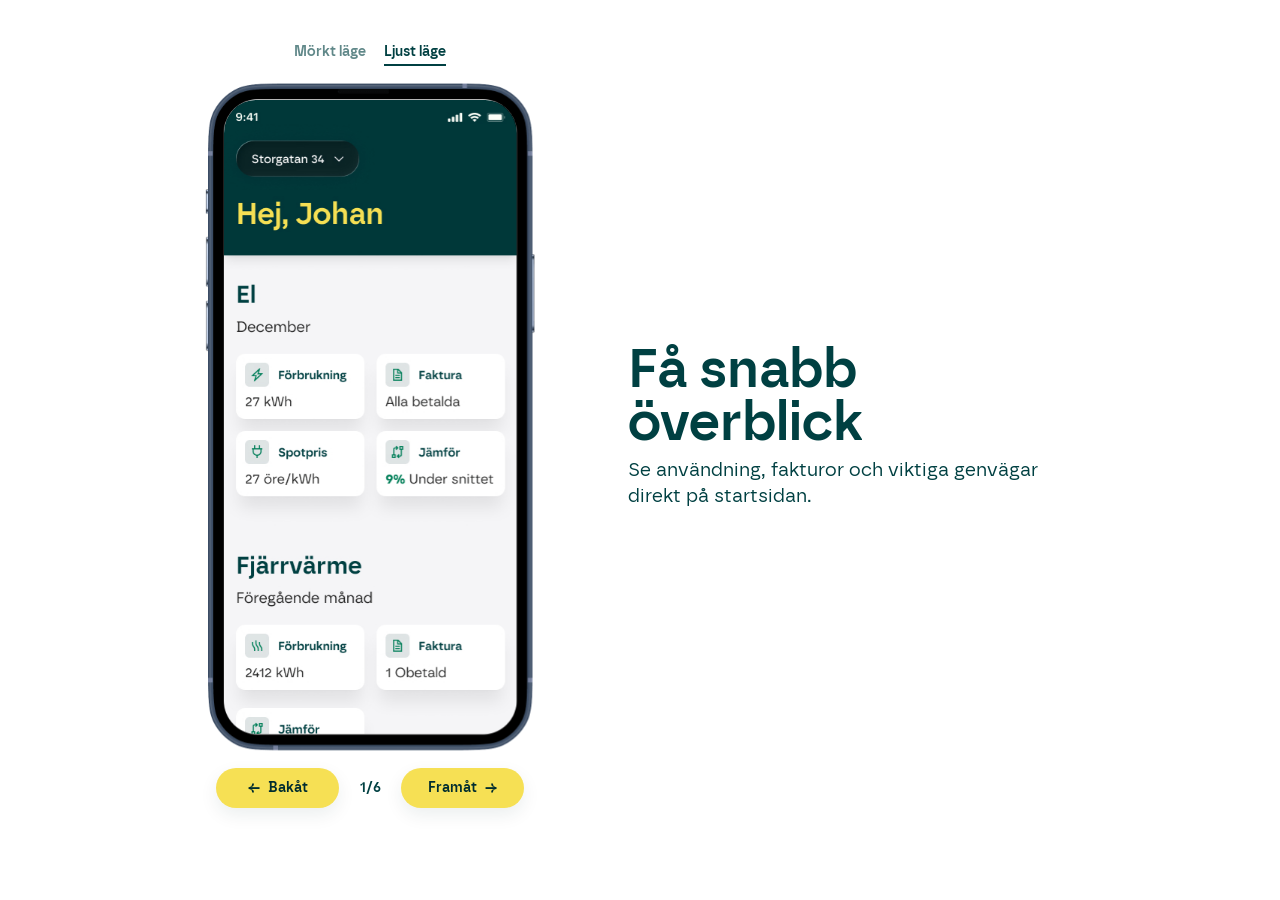
==== index.html @ d8ac0b37 "Initial app slideshow" ====
<!doctype html>
<html lang="sv">
  <head>
    <meta charset="utf-8">
    <meta name="viewport" content="width=device-width, initial-scale=1">
    <meta name="color-scheme" content="light dark">
    <title>Umeå Energi appslideshow</title>
    <link rel="icon" href="shared-ui/favicon.ico" type="image/x-icon">
    <link rel="stylesheet" href="shared-ui/tokens.css">
    <link rel="stylesheet" href="shared-ui/base.css">
    <link rel="stylesheet" href="shared-ui/components.css">
    <link rel="stylesheet" href="shared-ui/utilities.css">
    <link rel="stylesheet" href="styles.css">
  </head>
  <body>
    <main class="app-showcase" aria-labelledby="slide-title">
      <section class="showcase-grid" aria-roledescription="slideshow" aria-label="Umeå Energi-appen">
        <div class="device-column">
          <fieldset class="theme-switch" aria-label="Välj visningsläge">
            <legend class="sr-only">Visningsläge</legend>
            <label class="theme-option" data-theme-option="dark">
              <input type="radio" name="theme" value="dark">
              <span>Mörkt läge</span>
            </label>
            <label class="theme-option" data-theme-option="light">
              <input type="radio" name="theme" value="light">
              <span>Ljust läge</span>
            </label>
          </fieldset>

          <div class="phone-shell" id="phone-shell">
            <div class="screen-viewport" aria-live="polite">
              <div class="screen-track" id="screen-track"></div>
            </div>
            <img class="phone-frame" src="assets/phone.png" alt="" aria-hidden="true">
          </div>

          <div class="slide-nav" aria-label="Navigera mellan appskärmar">
            <button class="nav-button" type="button" data-action="prev" aria-label="Föregående skärm">
              <span aria-hidden="true">←</span>
              <span>Bakåt</span>
            </button>
            <span class="slide-count" id="slide-count" aria-live="polite">1/6</span>
            <button class="nav-button" type="button" data-action="next" aria-label="Nästa skärm">
              <span>Framåt</span>
              <span aria-hidden="true">→</span>
            </button>
          </div>
        </div>

        <article class="slide-copy">
          <h1 id="slide-title">Få snabb överblick</h1>
          <p id="slide-text">Se användning, fakturor och viktiga genvägar direkt på startsidan.</p>
        </article>
      </section>
    </main>

    <script src="script.js" defer></script>
  </body>
</html>
---- shared-ui/tokens.css ----
/* ============================================================
   tokens.css – Design tokens för Umeå Energi interna verktyg
   ============================================================
   Alla värden definieras som CSS custom properties.
   Importera denna fil FÖRST, före base.css och components.css.

   Lager-ordning (cascade layers):
   @layer tokens, base, components, utilities;
   Deklareras här så att alla filer ärver samma ordning.
   ============================================================ */

@layer tokens, base, components, utilities;

@layer tokens {

:root {
  /* ---------------------------------------------------------
     Varumärkesfärger
     --------------------------------------------------------- */
  --color-var-vit: #fbfff8;
  --color-var-svart: #012d2f;
  --color-typografi: #004042;
  --color-gran: #007f58;
  --color-bjork: #43b85c;
  --color-tall: #145058;
  --color-dimma: #f5f5f7;
  --color-sol: #f6e054;
  --color-varme: #f8ce24;

  /* ---------------------------------------------------------
     Semantiska UI-färger (light theme, default)
     --------------------------------------------------------- */
  --ui-bg: #eef3f6;
  --ui-surface: var(--color-var-vit);
  --ui-fg: var(--color-typografi);
  --ui-border: #e2e8f0;
  --ui-muted: #6b7280;
  --ui-primary: var(--color-gran);
  --ui-primary-hover: #006b4a;
  --ui-danger: #b53c3c;
  --ui-danger-hover: #9e3333;
  --ui-success: var(--color-bjork);
  --ui-warning: #e5a100;
  --ui-info: #2680c2;

  /* Textfärg PÅ statusbakgrund (garanterar WCAG AA 4.5:1) */
  --on-primary: var(--color-var-vit);   /* vit på gran: 5.0:1 */
  --on-danger: var(--color-var-vit);    /* vit på #b53c3c: 5.7:1 */
  --on-success: var(--color-var-svart); /* mörk på bjork: 5.8:1 */

  /* ---------------------------------------------------------
     Typografi
     --------------------------------------------------------- */
  --font-family: "Borna", system-ui, -apple-system, "Segoe UI", Roboto, Arial, sans-serif;
  --font-mono: ui-monospace, "Cascadia Code", "Fira Code", Consolas, monospace;

  /* UI font sizes – skala i rem (16px = 1rem) */
  --text-xs: 0.75rem;    /* 12px */
  --text-sm: 0.875rem;   /* 14px */
  --text-base: 1rem;     /* 16px */
  --text-md: 1.125rem;   /* 18px */
  --text-lg: 1.25rem;    /* 20px */
  --text-xl: 1.5rem;     /* 24px */
  --text-2xl: 1.875rem;  /* 30px */
  --text-3xl: 2.25rem;   /* 36px */

  --leading-tight: 1.2;
  --leading-snug: 1.35;
  --leading-normal: 1.5;
  --leading-relaxed: 1.65;

  --font-normal: 400;
  --font-medium: 500;
  --font-semibold: 600;

  /* ---------------------------------------------------------
     Spacing – 4px-baserad skala
     --------------------------------------------------------- */
  --space-1: 4px;
  --space-2: 8px;
  --space-3: 12px;
  --space-4: 16px;
  --space-5: 20px;
  --space-6: 24px;
  --space-8: 32px;
  --space-10: 40px;
  --space-12: 48px;
  --space-16: 64px;

  /* ---------------------------------------------------------
     Border radius
     --------------------------------------------------------- */
  --radius-sm: 4px;
  --radius-md: 6px;
  --radius-lg: 12px;
  --radius-xl: 16px;
  --radius-full: 999px;

  /* ---------------------------------------------------------
     Shadows
     --------------------------------------------------------- */
  --shadow-sm: 0 1px 3px rgba(0, 0, 0, 0.06);
  --shadow-md: 0 4px 20px rgba(0, 0, 0, 0.05);
  --shadow-lg: 0 12px 40px rgba(0, 0, 0, 0.12);
  --shadow-overlay: 0 12px 40px rgba(0, 0, 0, 0.25);

  /* ---------------------------------------------------------
     Z-index
     --------------------------------------------------------- */
  --z-base: 0;
  --z-dropdown: 10;
  --z-sticky: 20;
  --z-overlay: 30;
  --z-modal: 50;
  --z-tooltip: 60;
  --z-toast: 70;

  /* ---------------------------------------------------------
     Layout
     --------------------------------------------------------- */
  --topbar-height: 58px;
  --content-max-width: 1720px;

  /* ---------------------------------------------------------
     Transitions
     --------------------------------------------------------- */
  --transition-fast: 0.15s ease;
  --transition-base: 0.2s ease;
  --transition-slow: 0.3s ease;

  /* ---------------------------------------------------------
     Focus ring
     --------------------------------------------------------- */
  --focus-ring-color: var(--color-bjork);
  --focus-ring: 0 0 0 2px var(--focus-ring-color);
}

/* ===========================================================
   Dark theme
   =========================================================== */
[data-theme="dark"] {
  --ui-bg: #0b1819;
  --ui-surface: #0f2221;
  --ui-fg: #e8f5f2;
  --ui-border: #2d3f40;
  --ui-muted: #97a6a6;
  --ui-primary: var(--color-bjork);
  --ui-primary-hover: #5cc76e;
  --ui-danger: #e85c5c;
  --ui-danger-hover: #d65e5e;
  --ui-warning: #f6c944;
  --ui-info: #48a5e0;
  --focus-ring-color: var(--color-bjork);
  --on-primary: var(--color-var-svart);  /* mörk på bjork: 5.8:1 */
  --on-danger: #1a0505;                  /* mörk på ljusröd: 5.5:1 */
  --on-success: var(--color-var-svart);   /* mörk på bjork: 5.8:1 */
}

/* ===========================================================
   System theme – följ OS-inställning om inget data-theme sätts
   =========================================================== */
@media (prefers-color-scheme: dark) {
  :root:not([data-theme="light"]):not([data-theme="dark"]) {
    --ui-bg: #0b1819;
    --ui-surface: #0f2221;
    --ui-fg: #e8f5f2;
    --ui-border: #2d3f40;
    --ui-muted: #97a6a6;
    --ui-primary: var(--color-bjork);
    --ui-primary-hover: #5cc76e;
    --ui-danger: #e85c5c;
    --ui-danger-hover: #d65e5e;
    --ui-warning: #f6c944;
    --ui-info: #48a5e0;
    --focus-ring-color: var(--color-bjork);
    --on-primary: var(--color-var-svart);
    --on-danger: #1a0505;
    --on-success: var(--color-var-svart);
  }
}

} /* end @layer tokens */
---- shared-ui/base.css ----
/* ============================================================
   base.css – Grundläggande element för Umeå Energi verktyg
   ============================================================
   Förutsätter att tokens.css redan är laddad.
   Innehåller: reset, typografi, grundelement, tillgänglighet.
   ============================================================ */

@layer base {

/* ---------------------------------------------------------
   Fonter – Borna (Umeå Energi varumärkesfont)
   woff2-filer ingår i shared-ui/fonts/.
   Om de ligger annorlunda i ditt projekt, överstyr @font-face
   i din lokala CSS (utanför @layer).
   --------------------------------------------------------- */
@font-face {
  font-family: "Borna";
  src: url("fonts/Borna-Regular.woff2") format("woff2");
  font-weight: 400;
  font-style: normal;
  font-display: swap;
}
@font-face {
  font-family: "Borna";
  src: url("fonts/Borna-RegularItalic.woff2") format("woff2");
  font-weight: 400;
  font-style: italic;
  font-display: swap;
}

@font-face {
  font-family: "Borna";
  src: url("fonts/Borna-Medium.woff2") format("woff2");
  font-weight: 500;
  font-style: normal;
  font-display: swap;
}
@font-face {
  font-family: "Borna";
  src: url("fonts/Borna-MediumItalic.woff2") format("woff2");
  font-weight: 500;
  font-style: italic;
  font-display: swap;
}

@font-face {
  font-family: "Borna";
  src: url("fonts/Borna-Semibold.woff2") format("woff2");
  font-weight: 600;
  font-style: normal;
  font-display: swap;
}
@font-face {
  font-family: "Borna";
  src: url("fonts/Borna-SemiboldItalic.woff2") format("woff2");
  font-weight: 600;
  font-style: italic;
  font-display: swap;
}

/* ---------------------------------------------------------
   Reset – minimal, praktisk
   --------------------------------------------------------- */
*,
*::before,
*::after {
  box-sizing: border-box;
}

* {
  margin: 0;
}

html {
  -webkit-text-size-adjust: 100%;
  -moz-text-size-adjust: 100%;
  text-size-adjust: 100%;
}

html, body {
  height: 100%;
}

body {
  background: var(--ui-bg);
  color: var(--ui-fg);
  font-family: var(--font-family);
  font-size: var(--text-base);
  line-height: var(--leading-normal);
  -webkit-font-smoothing: antialiased;
  -moz-osx-font-smoothing: grayscale;
}

/* ---------------------------------------------------------
   Rubriker (UI-kontext, inte dokumenttypografi)
   --------------------------------------------------------- */
h1, h2, h3, h4, h5, h6 {
  font-weight: var(--font-semibold);
  line-height: var(--leading-tight);
  color: var(--ui-fg);
}

h1 { font-size: var(--text-3xl); }
h2 { font-size: var(--text-2xl); }
h3 { font-size: var(--text-xl); }
h4 { font-size: var(--text-lg); }
h5 { font-size: var(--text-md); }
h6 { font-size: var(--text-base); }

/* ---------------------------------------------------------
   Brödtext och inline-element
   --------------------------------------------------------- */
p {
  line-height: var(--leading-normal);
}

small {
  font-size: var(--text-sm);
}

strong, b {
  font-weight: var(--font-semibold);
}

/* ---------------------------------------------------------
   Länkar
   --------------------------------------------------------- */
a {
  color: var(--ui-primary);
  text-decoration: underline;
  text-underline-offset: 2px;
}

a:hover {
  color: var(--ui-primary-hover);
}

/* ---------------------------------------------------------
   Listor
   --------------------------------------------------------- */
ul, ol {
  padding-left: 1.5em;
}

li + li {
  margin-top: 0.25em;
}

/* ---------------------------------------------------------
   Bilder
   --------------------------------------------------------- */
img, svg {
  display: block;
  max-width: 100%;
}

img {
  height: auto;
}

/* ---------------------------------------------------------
   Formulärelement – grundnivå
   --------------------------------------------------------- */
input,
button,
textarea,
select {
  font: inherit;
  color: inherit;
}

button {
  cursor: pointer;
}

textarea {
  resize: vertical;
}

/* ---------------------------------------------------------
   Tabeller – grundnivå
   --------------------------------------------------------- */
table {
  border-collapse: collapse;
  width: 100%;
}

/* ---------------------------------------------------------
   Horisontell linje
   --------------------------------------------------------- */
hr {
  border: 0;
  border-top: 1px solid var(--ui-border);
  margin: var(--space-4) 0;
}

/* ---------------------------------------------------------
   Fokusmarkeringar – tillgänglighet
   --------------------------------------------------------- */
:focus-visible {
  outline: 2px solid var(--focus-ring-color);
  outline-offset: 2px;
}

/* Ta bort standardfokus för mus men behåll för tangentbord */
:focus:not(:focus-visible) {
  outline: none;
}

/* ---------------------------------------------------------
   Reducerad rörelse
   --------------------------------------------------------- */
@media (prefers-reduced-motion: reduce) {
  *,
  *::before,
  *::after {
    animation-duration: 0.01ms !important;
    animation-iteration-count: 1 !important;
    transition-duration: 0.01ms !important;
    scroll-behavior: auto !important;
  }
}

/* ---------------------------------------------------------
   Selection
   --------------------------------------------------------- */
::selection {
  background: var(--color-bjork);
  color: var(--color-var-vit);
}

} /* end @layer base */
---- shared-ui/components.css ----
/* ============================================================
   components.css – Återanvändbara UI-komponenter
   ============================================================
   Förutsätter att tokens.css och base.css redan är laddade.
   ============================================================ */

@layer components {


/* ==========================================================
   Knappar
   ========================================================== */

.btn {
  display: inline-flex;
  align-items: center;
  justify-content: center;
  gap: var(--space-2);
  padding: var(--space-2) var(--space-4);
  font-size: var(--text-base);
  font-weight: var(--font-medium);
  line-height: 1;
  border: 1px solid var(--ui-border);
  border-radius: var(--radius-md);
  cursor: pointer;
  background: var(--ui-surface);
  color: var(--ui-fg);
  transition:
    background var(--transition-fast),
    border-color var(--transition-fast),
    color var(--transition-fast),
    box-shadow var(--transition-fast);
  white-space: nowrap;
  text-decoration: none;
}

.btn:hover:not(:disabled) {
  background: var(--ui-border);
}

.btn:focus-visible {
  box-shadow: var(--focus-ring);
}

.btn:disabled,
.btn[aria-disabled="true"] {
  opacity: 0.5;
  cursor: not-allowed;
}

/* Primary (standard) */
.btn--primary {
  background: var(--ui-primary);
  color: var(--on-primary);
}

.btn--primary:hover:not(:disabled) {
  background: var(--ui-primary-hover);
}

/* Secondary */
.btn--secondary {
  background: transparent;
  color: var(--ui-primary);
  border-color: var(--ui-primary);
}

.btn--secondary:hover:not(:disabled) {
  background: var(--ui-primary);
  color: var(--on-primary);
}

/* Ghost */
.btn--ghost {
  background: transparent;
  color: var(--ui-fg);
  border-color: var(--ui-border);
}

.btn--ghost:hover:not(:disabled) {
  background: var(--ui-border);
}

/* Danger */
.btn--danger {
  background: transparent;
  color: var(--ui-danger);
  border-color: var(--ui-danger);
}

.btn--danger:hover:not(:disabled) {
  background: var(--ui-danger);
  color: var(--on-danger);
}

/* Small size modifier */
.btn--sm {
  padding: var(--space-1) var(--space-3);
  font-size: var(--text-sm);
}


/* ==========================================================
   Formulärelement
   ========================================================== */

.input,
.select,
.textarea {
  display: block;
  width: 100%;
  padding: var(--space-2) var(--space-3);
  font-size: var(--text-base);
  line-height: var(--leading-normal);
  color: var(--ui-fg);
  background: var(--ui-surface);
  border: 1px solid var(--ui-border);
  border-radius: var(--radius-md);
  transition:
    border-color var(--transition-fast),
    box-shadow var(--transition-fast);
}

.input:focus,
.select:focus,
.textarea:focus {
  border-color: var(--ui-primary);
  box-shadow: var(--focus-ring);
  outline: none;
}

.input::placeholder,
.textarea::placeholder {
  color: var(--ui-muted);
}

.select {
  -webkit-appearance: none;
  appearance: none;
  background-image: url("data:image/svg+xml,%3Csvg xmlns='http://www.w3.org/2000/svg' width='10' height='6' viewBox='0 0 10 6'%3E%3Cpath d='M1 1l4 4 4-4' fill='none' stroke='%236b7280' stroke-width='1.4' stroke-linecap='round' stroke-linejoin='round'/%3E%3C/svg%3E");
  background-repeat: no-repeat;
  background-position: right var(--space-3) center;
  background-size: 10px 6px;
  padding-right: var(--space-8);
}

/* Ljusare pil i dark mode */
[data-theme="dark"] .select {
  background-image: url("data:image/svg+xml,%3Csvg xmlns='http://www.w3.org/2000/svg' width='10' height='6' viewBox='0 0 10 6'%3E%3Cpath d='M1 1l4 4 4-4' fill='none' stroke='%2397a6a6' stroke-width='1.4' stroke-linecap='round' stroke-linejoin='round'/%3E%3C/svg%3E");
}

@media (prefers-color-scheme: dark) {
  :root:not([data-theme="light"]) .select {
    background-image: url("data:image/svg+xml,%3Csvg xmlns='http://www.w3.org/2000/svg' width='10' height='6' viewBox='0 0 10 6'%3E%3Cpath d='M1 1l4 4 4-4' fill='none' stroke='%2397a6a6' stroke-width='1.4' stroke-linecap='round' stroke-linejoin='round'/%3E%3C/svg%3E");
  }
}

.textarea {
  resize: vertical;
  min-height: 80px;
}

/* Felstatus */
.input.is-error,
.select.is-error,
.textarea.is-error {
  border-color: var(--ui-danger);
}

/* Fältgrupp */
.field {
  display: flex;
  flex-direction: column;
  gap: var(--space-1);
}

.label {
  font-size: var(--text-sm);
  font-weight: var(--font-medium);
  color: var(--ui-fg);
}

.help-text {
  font-size: var(--text-xs);
  color: var(--ui-muted);
}

.help-text.is-error {
  color: var(--ui-danger);
}


/* ==========================================================
   Panel / Card
   ========================================================== */

.panel {
  background: var(--ui-surface);
  border: 1px solid var(--ui-border);
  border-radius: var(--radius-xl);
  box-shadow: var(--shadow-md);
  padding: var(--space-4);
}

.card {
  background: var(--ui-surface);
  border: 1px solid var(--ui-border);
  border-radius: var(--radius-lg);
  box-shadow: var(--shadow-sm);
  padding: var(--space-4);
}


/* ==========================================================
   Toolbar / Topbar
   ========================================================== */

.toolbar {
  display: flex;
  align-items: center;
  gap: var(--space-3);
  padding: var(--space-3) var(--space-5);
  background: var(--ui-surface);
  border-bottom: 1px solid var(--ui-border);
  position: sticky;
  top: 0;
  z-index: var(--z-sticky);
}

.toolbar__brand {
  display: flex;
  align-items: center;
  gap: var(--space-2);
  font-weight: var(--font-semibold);
  font-size: var(--text-md);
}

.toolbar__dot {
  width: 10px;
  height: 10px;
  border-radius: var(--radius-full);
  background: var(--ui-primary);
}


/* ==========================================================
   Modal
   ========================================================== */

.modal-overlay {
  position: fixed;
  inset: 0;
  background: rgba(0, 0, 0, 0.35);
  display: grid;
  place-items: start center;
  padding: var(--space-10);
  z-index: var(--z-modal);
}

.modal {
  background: var(--ui-surface);
  color: var(--ui-fg);
  border: 1px solid var(--ui-border);
  border-radius: var(--radius-xl);
  box-shadow: var(--shadow-lg);
  max-height: calc(100vh - 80px);
  overflow: hidden;
  display: flex;
  flex-direction: column;
  width: min(600px, 90vw);
}

.modal__header {
  display: flex;
  align-items: center;
  justify-content: space-between;
  padding: var(--space-3) var(--space-4);
  border-bottom: 1px solid var(--ui-border);
}

.modal__title {
  font-size: var(--text-lg);
  font-weight: var(--font-semibold);
  margin: 0;
}

.modal__close {
  background: transparent;
  border: 0;
  color: var(--ui-fg);
  font-size: 22px;
  line-height: 1;
  cursor: pointer;
  padding: var(--space-1);
  border-radius: var(--radius-sm);
}

.modal__close:hover {
  background: var(--ui-border);
}

.modal__content {
  padding: var(--space-4);
  overflow-y: auto;
  flex: 1;
  min-height: 0;
}

@media (max-width: 640px) {
  .modal-overlay {
    padding: var(--space-4);
  }
}


/* ==========================================================
   Switch / Toggle
   ========================================================== */

.switch {
  position: relative;
  display: inline-block;
  width: 44px;
  height: 24px;
}

.switch input {
  opacity: 0;
  width: 0;
  height: 0;
  position: absolute;
}

.switch__track {
  position: absolute;
  inset: 0;
  background: var(--ui-muted);
  border-radius: var(--radius-full);
  transition: background var(--transition-base);
}

.switch__track::before {
  content: "";
  position: absolute;
  height: 18px;
  width: 18px;
  left: 3px;
  top: 3px;
  background: #fff;
  border-radius: 50%;
  transition: transform var(--transition-base);
  box-shadow: 0 1px 3px rgba(0, 0, 0, 0.2);
}

.switch input:checked + .switch__track {
  background: var(--ui-primary);
}

.switch input:checked + .switch__track::before {
  transform: translateX(20px);
}

.switch input:focus-visible + .switch__track {
  box-shadow: var(--focus-ring);
}


/* ==========================================================
   Badge
   ========================================================== */

.badge {
  display: inline-flex;
  align-items: center;
  padding: 2px var(--space-2);
  font-size: var(--text-xs);
  font-weight: var(--font-medium);
  line-height: 1.4;
  border-radius: var(--radius-full);
  background: var(--ui-border);
  color: var(--ui-fg);
}

.badge--primary {
  background: var(--ui-primary);
  color: var(--on-primary);
}

.badge--danger {
  background: var(--ui-danger);
  color: var(--on-danger);
}

.badge--success {
  background: var(--ui-success);
  color: var(--on-success);
}


/* ==========================================================
   Alert
   ========================================================== */

.alert {
  display: flex;
  align-items: flex-start;
  gap: var(--space-3);
  padding: var(--space-3) var(--space-4);
  border: 1px solid var(--ui-border);
  border-left: 4px solid var(--ui-border);
  border-radius: var(--radius-lg);
  font-size: var(--text-base);
  line-height: var(--leading-normal);
  color: var(--ui-fg);
}

.alert--info {
  background: color-mix(in srgb, var(--ui-info) 8%, var(--ui-surface));
  border-color: color-mix(in srgb, var(--ui-info) 25%, var(--ui-border));
  border-left-color: var(--ui-info);
}

.alert--info .icon { color: var(--ui-info); }

.alert--success {
  background: color-mix(in srgb, var(--ui-success) 8%, var(--ui-surface));
  border-color: color-mix(in srgb, var(--ui-success) 25%, var(--ui-border));
  border-left-color: var(--ui-success);
}

.alert--success .icon { color: var(--ui-success); }

.alert--warning {
  background: color-mix(in srgb, var(--ui-warning) 8%, var(--ui-surface));
  border-color: color-mix(in srgb, var(--ui-warning) 25%, var(--ui-border));
  border-left-color: var(--ui-warning);
}

.alert--warning .icon { color: var(--ui-warning); }

.alert--error {
  background: color-mix(in srgb, var(--ui-danger) 8%, var(--ui-surface));
  border-color: color-mix(in srgb, var(--ui-danger) 25%, var(--ui-border));
  border-left-color: var(--ui-danger);
}

.alert--error .icon { color: var(--ui-danger); }


/* ==========================================================
   Table
   ========================================================== */

.table {
  width: 100%;
  border-collapse: collapse;
  font-size: var(--text-base);
}

.table th,
.table td {
  text-align: left;
  padding: var(--space-2) var(--space-3);
  border-bottom: 1px solid var(--ui-border);
}

.table th {
  font-weight: var(--font-semibold);
  color: var(--ui-fg);
  background: var(--ui-bg);
}

.table tbody tr:hover {
  background: color-mix(in srgb, var(--ui-primary) 4%, var(--ui-surface));
}


/* ==========================================================
   Empty state
   ========================================================== */

.empty-state {
  display: flex;
  flex-direction: column;
  align-items: center;
  justify-content: center;
  gap: var(--space-3);
  padding: var(--space-12) var(--space-4);
  text-align: center;
  color: var(--ui-muted);
}

.empty-state__icon {
  font-size: var(--text-3xl);
  opacity: 0.6;
}

.empty-state__text {
  font-size: var(--text-md);
}


/* ==========================================================
   Spinner
   ========================================================== */

.spinner {
  display: inline-block;
  width: 24px;
  height: 24px;
  border: 3px solid var(--ui-border);
  border-top-color: var(--ui-primary);
  border-radius: 50%;
  animation: spin 0.6s linear infinite;
}

.spinner--sm {
  width: 16px;
  height: 16px;
  border-width: 2px;
}

.spinner--lg {
  width: 40px;
  height: 40px;
  border-width: 4px;
}

@keyframes spin {
  to { transform: rotate(360deg); }
}


/* ==========================================================
   Tooltip
   ========================================================== */

.tooltip {
  position: relative;
  display: inline-flex;
  align-items: center;
  cursor: pointer;
}

.tooltip__icon {
  display: flex;
  align-items: center;
  justify-content: center;
  width: 20px;
  height: 20px;
  border-radius: 50%;
  color: var(--ui-primary);
  transition: opacity var(--transition-base);
}

[data-theme="dark"] .tooltip__icon {
  color: var(--ui-muted);
}

.tooltip__icon:hover {
  opacity: 0.8;
}

.tooltip__popup {
  width: 240px;
  padding: var(--space-3);
  background: var(--ui-surface);
  color: var(--ui-fg);
  border: 1px solid var(--ui-border);
  border-radius: var(--radius-lg);
  box-shadow: var(--shadow-md);
  z-index: var(--z-tooltip);
  font-size: var(--text-sm);
  line-height: var(--leading-snug);
  text-align: left;
  pointer-events: none;
}


/* ==========================================================
   Editor Shell – flexibel applayout
   ==========================================================
   Default: en kolumn (centrerat innehåll).
   Varianter:
     .editor-shell              → 1 kolumn
     .editor-shell--sidebar     → sidebar + main (2 kolumner)
     .editor-shell--dual        → main + sidebar (2 kolumner, sidebar höger)
     .editor-shell--three       → sidebar + main + sidebar (3 kolumner)
   Alla kollapsar till 1 kolumn vid smal vy.
   ========================================================== */

.editor-shell {
  display: grid;
  grid-template-columns: 1fr;
  gap: var(--space-6);
  max-width: var(--shell-max-width, var(--content-max-width));
  margin: 0 auto;
  padding: var(--space-6);
}

/* 2 kolumner: sidebar vänster + main */
.editor-shell--sidebar {
  grid-template-columns: var(--shell-sidebar, 320px) 1fr;
}

/* 2 kolumner: main + sidebar höger */
.editor-shell--dual {
  grid-template-columns: 1fr var(--shell-sidebar, 320px);
}

/* 3 kolumner: sidebar + main + sidebar */
.editor-shell--three {
  grid-template-columns: var(--shell-sidebar, 360px) 1fr var(--shell-sidebar, 360px);
}

/* Alla varianter kollapsar till 1 kolumn under 1100px */
@media (max-width: 1100px) {
  .editor-shell--sidebar,
  .editor-shell--dual,
  .editor-shell--three {
    grid-template-columns: 1fr;
  }
}


/* ==========================================================
   List item (enkel rad-komponent)
   ========================================================== */

.list-item {
  display: flex;
  justify-content: space-between;
  align-items: center;
  border: 1px dashed var(--ui-border);
  border-radius: var(--radius-md);
  padding: var(--space-3);
  gap: var(--space-3);
}


/* ==========================================================
   Tabs / Segmented control
   ========================================================== */

.tabs {
  display: flex;
  gap: 0;
  border-bottom: 2px solid var(--ui-border);
}

.tabs__tab {
  padding: var(--space-2) var(--space-4);
  font-size: var(--text-base);
  font-weight: var(--font-medium);
  color: var(--ui-muted);
  background: transparent;
  border: none;
  border-bottom: 2px solid transparent;
  margin-bottom: -2px;
  cursor: pointer;
  transition:
    color var(--transition-fast),
    border-color var(--transition-fast);
  white-space: nowrap;
}

.tabs__tab:hover {
  color: var(--ui-fg);
}

.tabs__tab.is-active,
.tabs__tab[aria-selected="true"] {
  color: var(--ui-primary);
  border-bottom-color: var(--ui-primary);
}

.tabs__tab:focus-visible {
  box-shadow: var(--focus-ring);
  border-radius: var(--radius-sm) var(--radius-sm) 0 0;
}

/* Segmented variant – pill-style */
.tabs--segmented {
  border-bottom: none;
  gap: 0;
  background: var(--ui-bg);
  border-radius: var(--radius-lg);
  padding: 3px;
}

.tabs--segmented .tabs__tab {
  border-bottom: none;
  margin-bottom: 0;
  border-radius: var(--radius-md);
  padding: var(--space-2) var(--space-3);
  font-size: var(--text-sm);
}

.tabs--segmented .tabs__tab.is-active,
.tabs--segmented .tabs__tab[aria-selected="true"] {
  background: var(--ui-surface);
  color: var(--ui-fg);
  box-shadow: var(--shadow-sm);
}

.tab-panel {
  padding: var(--space-4) 0;
}

.tab-panel[hidden] {
  display: none;
}


/* ==========================================================
   Accordion
   ========================================================== */

.accordion {
  border: 1px solid var(--ui-border);
  border-radius: var(--radius-lg);
  overflow: hidden;
}

.accordion__item + .accordion__item {
  border-top: 1px solid var(--ui-border);
}

.accordion__trigger {
  display: flex;
  align-items: center;
  justify-content: space-between;
  width: 100%;
  padding: var(--space-3) var(--space-4);
  font-size: var(--text-base);
  font-weight: var(--font-medium);
  color: var(--ui-fg);
  background: var(--ui-surface);
  border: none;
  cursor: pointer;
  text-align: left;
  transition: background var(--transition-fast);
}

.accordion__trigger:hover {
  background: var(--ui-bg);
}

.accordion__trigger:focus-visible {
  box-shadow: var(--focus-ring);
  outline: none;
  z-index: 1;
  position: relative;
}

.accordion__icon {
  width: 20px;
  height: 20px;
  transition: transform var(--transition-base);
  flex-shrink: 0;
  color: var(--ui-muted);
}

.accordion__trigger[aria-expanded="true"] .accordion__icon {
  transform: rotate(180deg);
}

.accordion__content {
  overflow: hidden;
  transition: grid-template-rows var(--transition-base);
  display: grid;
  grid-template-rows: 0fr;
}

.accordion__content.is-open,
.accordion__trigger[aria-expanded="true"] + .accordion__content {
  grid-template-rows: 1fr;
}

.accordion__body {
  overflow: hidden;
  padding: 0 var(--space-4);
  transition: padding var(--transition-base);
}

.accordion__content.is-open .accordion__body,
.accordion__trigger[aria-expanded="true"] + .accordion__content .accordion__body {
  padding: var(--space-3) var(--space-4);
}


/* ==========================================================
   Toast / Snackbar
   ========================================================== */

.toast-container {
  position: fixed;
  bottom: var(--space-6);
  right: var(--space-6);
  display: flex;
  flex-direction: column-reverse;
  gap: var(--space-2);
  z-index: var(--z-toast);
  pointer-events: none;
}

.toast-container--top {
  bottom: auto;
  top: calc(var(--topbar-height) + var(--space-4));
}

.toast-container--center {
  right: 50%;
  transform: translateX(50%);
}

.toast {
  display: flex;
  align-items: center;
  gap: var(--space-3);
  padding: var(--space-3) var(--space-4);
  background: var(--ui-surface);
  color: var(--ui-fg);
  border: 1px solid var(--ui-border);
  border-radius: var(--radius-lg);
  box-shadow: var(--shadow-lg);
  font-size: var(--text-base);
  min-width: 280px;
  max-width: 420px;
  pointer-events: auto;
  animation: toast-in var(--transition-slow) ease both;
}

.toast.is-leaving {
  animation: toast-out var(--transition-base) ease both;
}

.toast--info {
  border-left: 4px solid var(--ui-info);
}

.toast--success {
  border-left: 4px solid var(--ui-success);
}

.toast--warning {
  border-left: 4px solid var(--ui-warning);
}

.toast--error {
  border-left: 4px solid var(--ui-danger);
}

.toast__message {
  flex: 1;
}

.toast__close {
  background: transparent;
  border: none;
  color: var(--ui-muted);
  cursor: pointer;
  padding: var(--space-1);
  border-radius: var(--radius-sm);
  font-size: 18px;
  line-height: 1;
  flex-shrink: 0;
}

.toast__close:hover {
  color: var(--ui-fg);
  background: var(--ui-border);
}

@keyframes toast-in {
  from {
    opacity: 0;
    transform: translateY(12px) scale(0.96);
  }
  to {
    opacity: 1;
    transform: translateY(0) scale(1);
  }
}

@keyframes toast-out {
  from {
    opacity: 1;
    transform: translateY(0) scale(1);
  }
  to {
    opacity: 0;
    transform: translateY(-8px) scale(0.96);
  }
}


/* ==========================================================
   Icon helpers
   ========================================================== */

/* Inline SVG icon sizing */
.icon {
  display: inline-flex;
  align-items: center;
  justify-content: center;
  width: 1em;
  height: 1em;
  flex-shrink: 0;
}

.icon svg {
  width: 100%;
  height: 100%;
  fill: none;
  stroke: currentColor;
  stroke-width: 2;
  stroke-linecap: round;
  stroke-linejoin: round;
}

.icon--sm { font-size: 16px; }
.icon--md { font-size: 20px; }
.icon--lg { font-size: 24px; }
.icon--xl { font-size: 32px; }


/* ==========================================================
   Divider
   ========================================================== */

.divider {
  border: 0;
  border-top: 1px solid var(--ui-border);
  margin: var(--space-4) 0;
}

.divider--subtle {
  border-color: color-mix(in srgb, var(--ui-border) 50%, transparent);
}


/* ==========================================================
   Chip (inline tagg)
   ========================================================== */

.chip {
  display: inline-flex;
  align-items: center;
  gap: var(--space-1);
  padding: 2px var(--space-2);
  font-size: var(--text-xs);
  font-weight: var(--font-medium);
  line-height: 1.5;
  border: 1px solid var(--ui-border);
  border-radius: var(--radius-full);
  background: var(--ui-surface);
  color: var(--ui-fg);
}

.chip--primary {
  border-color: var(--ui-primary);
  color: var(--ui-primary);
}

.chip__remove {
  background: transparent;
  border: none;
  color: var(--ui-muted);
  cursor: pointer;
  padding: 0;
  margin-left: var(--space-1);
  font-size: 14px;
  line-height: 1;
  border-radius: 50%;
}

.chip__remove:hover {
  color: var(--ui-danger);
}


/* ==========================================================
   Progress bar
   ========================================================== */

.progress {
  width: 100%;
  height: 8px;
  background: var(--ui-border);
  border-radius: var(--radius-full);
  overflow: hidden;
}

.progress__bar {
  height: 100%;
  background: var(--ui-primary);
  border-radius: var(--radius-full);
  transition: width var(--transition-slow);
}

.progress--sm {
  height: 4px;
}

.progress--lg {
  height: 12px;
}


/* ==========================================================
   Dropdown menu
   ========================================================== */

.dropdown {
  position: relative;
  display: inline-block;
}

.dropdown__menu {
  position: absolute;
  top: calc(100% + var(--space-1));
  left: 0;
  min-width: 180px;
  background: var(--ui-surface);
  border: 1px solid var(--ui-border);
  border-radius: var(--radius-lg);
  box-shadow: var(--shadow-lg);
  z-index: var(--z-dropdown);
  padding: var(--space-1) 0;
  display: none;
}

.dropdown__menu.is-open {
  display: block;
}

.dropdown__menu--right {
  left: auto;
  right: 0;
}

.dropdown__item {
  display: flex;
  align-items: center;
  gap: var(--space-2);
  width: 100%;
  padding: var(--space-2) var(--space-3);
  font-size: var(--text-base);
  color: var(--ui-fg);
  background: transparent;
  border: none;
  cursor: pointer;
  text-align: left;
  transition: background var(--transition-fast);
}

.dropdown__item:hover {
  background: var(--ui-bg);
}

.dropdown__item:focus-visible {
  box-shadow: var(--focus-ring);
  outline: none;
  z-index: 1;
  position: relative;
}

.dropdown__item--danger {
  color: var(--ui-danger);
}

.dropdown__divider {
  border: 0;
  border-top: 1px solid var(--ui-border);
  margin: var(--space-1) 0;
}


/* ==========================================================
   Avatar
   ========================================================== */

.avatar {
  display: inline-flex;
  align-items: center;
  justify-content: center;
  width: 36px;
  height: 36px;
  border-radius: 50%;
  background: var(--ui-primary);
  color: var(--on-primary);
  font-weight: var(--font-semibold);
  font-size: var(--text-sm);
  overflow: hidden;
  flex-shrink: 0;
}

.avatar img {
  width: 100%;
  height: 100%;
  object-fit: cover;
}

.avatar--sm {
  width: 28px;
  height: 28px;
  font-size: var(--text-xs);
}

.avatar--lg {
  width: 48px;
  height: 48px;
  font-size: var(--text-md);
}


/* ==========================================================
   Skeleton / Placeholder loading
   ========================================================== */

.skeleton {
  background: linear-gradient(
    90deg,
    var(--ui-border) 25%,
    color-mix(in srgb, var(--ui-border) 60%, transparent) 50%,
    var(--ui-border) 75%
  );
  background-size: 200% 100%;
  animation: skeleton-pulse 1.5s ease-in-out infinite;
  border-radius: var(--radius-md);
  min-height: 1em;
}

.skeleton--text {
  height: 0.875em;
  width: 80%;
  margin-bottom: var(--space-2);
}

.skeleton--heading {
  height: 1.5em;
  width: 60%;
  margin-bottom: var(--space-3);
}

.skeleton--circle {
  border-radius: 50%;
  width: 40px;
  height: 40px;
}

@keyframes skeleton-pulse {
  0% { background-position: 200% 0; }
  100% { background-position: -200% 0; }
}

} /* end @layer components */
---- shared-ui/utilities.css ----
/* ============================================================
   utilities.css – Hjälpklasser för layout och spacing
   ============================================================
   Förutsätter att tokens.css redan är laddad.
   Litet och fokuserat – lägg bara till sådant som verkligen
   används i mer än ett verktyg.
   ============================================================ */

@layer utilities {

/* ==========================================================
   Tillgänglighet
   ========================================================== */

/* Dold visuellt, synlig för skärmläsare */
.sr-only {
  position: absolute;
  width: 1px;
  height: 1px;
  padding: 0;
  margin: -1px;
  overflow: hidden;
  clip: rect(0, 0, 0, 0);
  white-space: nowrap;
  border: 0;
}


/* ==========================================================
   Flex
   ========================================================== */

.flex         { display: flex; }
.flex-col     { display: flex; flex-direction: column; }
.flex-wrap    { flex-wrap: wrap; }
.flex-1       { flex: 1; }

.items-center   { align-items: center; }
.items-start    { align-items: flex-start; }
.items-end      { align-items: flex-end; }
.items-stretch  { align-items: stretch; }

.justify-center   { justify-content: center; }
.justify-between  { justify-content: space-between; }
.justify-end      { justify-content: flex-end; }
.justify-start    { justify-content: flex-start; }

.self-start   { align-self: flex-start; }
.self-center  { align-self: center; }
.self-end     { align-self: flex-end; }


/* ==========================================================
   Grid
   ========================================================== */

.grid       { display: grid; }
.grid-cols-2 { grid-template-columns: repeat(2, 1fr); }
.grid-cols-3 { grid-template-columns: repeat(3, 1fr); }
.grid-cols-4 { grid-template-columns: repeat(4, 1fr); }

.place-center { place-items: center; }


/* ==========================================================
   Gap (funkar med både flex och grid)
   ========================================================== */

.gap-1  { gap: var(--space-1); }
.gap-2  { gap: var(--space-2); }
.gap-3  { gap: var(--space-3); }
.gap-4  { gap: var(--space-4); }
.gap-5  { gap: var(--space-5); }
.gap-6  { gap: var(--space-6); }
.gap-8  { gap: var(--space-8); }


/* ==========================================================
   Stack – vertikal layout med jämn luft
   ========================================================== */

.stack {
  display: flex;
  flex-direction: column;
}

.stack-2 { gap: var(--space-2); }
.stack-3 { gap: var(--space-3); }
.stack-4 { gap: var(--space-4); }
.stack-6 { gap: var(--space-6); }


/* ==========================================================
   Spacer – fyller återstående plats i flex
   ========================================================== */

.spacer { flex: 1; }


/* ==========================================================
   Bredd
   ========================================================== */

.w-full     { width: 100%; }
.w-auto     { width: auto; }
.max-w-sm   { max-width: 480px; }
.max-w-md   { max-width: 640px; }
.max-w-lg   { max-width: 960px; }
.max-w-xl   { max-width: 1200px; }


/* ==========================================================
   Text
   ========================================================== */

.text-center  { text-align: center; }
.text-left    { text-align: left; }
.text-right   { text-align: right; }

.text-muted   { color: var(--ui-muted); }
.text-danger  { color: var(--ui-danger); }
.text-success { color: var(--ui-success); }
.text-sm      { font-size: var(--text-sm); }
.text-xs      { font-size: var(--text-xs); }

.font-medium    { font-weight: var(--font-medium); }
.font-semibold  { font-weight: var(--font-semibold); }
.truncate {
  overflow: hidden;
  text-overflow: ellipsis;
  white-space: nowrap;
}


/* ==========================================================
   Margin / Padding – bara de vanligaste
   ========================================================== */

.m-0  { margin: 0; }
.mt-2 { margin-top: var(--space-2); }
.mt-4 { margin-top: var(--space-4); }
.mt-6 { margin-top: var(--space-6); }
.mb-2 { margin-bottom: var(--space-2); }
.mb-4 { margin-bottom: var(--space-4); }

.p-0  { padding: 0; }
.p-2  { padding: var(--space-2); }
.p-3  { padding: var(--space-3); }
.p-4  { padding: var(--space-4); }
.p-6  { padding: var(--space-6); }
.px-4 { padding-left: var(--space-4); padding-right: var(--space-4); }
.py-2 { padding-top: var(--space-2); padding-bottom: var(--space-2); }
.py-4 { padding-top: var(--space-4); padding-bottom: var(--space-4); }


/* ==========================================================
   Display
   ========================================================== */

.hidden       { display: none; }
.block        { display: block; }
.inline-block { display: inline-block; }
.inline-flex  { display: inline-flex; }


/* ==========================================================
   Overflow
   ========================================================== */

.overflow-auto    { overflow: auto; }
.overflow-hidden  { overflow: hidden; }


/* ==========================================================
   Position
   ========================================================== */

.relative { position: relative; }
.sticky   { position: sticky; top: 0; }

} /* end @layer utilities */
---- styles.css ----
html,
body {
  width: 100%;
  min-width: 320px;
  height: 100%;
  overflow: hidden;
  background: transparent;
}

body {
  color: var(--ui-fg);
}

button,
label {
  -webkit-tap-highlight-color: transparent;
}

.app-showcase {
  --showcase-height: 850px;
  --phone-w: clamp(238px, 31vw, 336px);
  --phone-top: 2.65%;
  --phone-right: 6.4%;
  --phone-bottom: 2.65%;
  --phone-left: 6.5%;

  display: grid;
  place-items: center;
  width: 100%;
  height: min(100vh, var(--showcase-height));
  min-height: 0;
  padding: clamp(14px, 3vw, 34px);
  background: transparent;
}

.showcase-grid {
  display: grid;
  grid-template-columns: minmax(260px, var(--phone-w)) minmax(260px, 450px);
  align-items: center;
  justify-content: center;
  gap: clamp(28px, 7vw, 92px);
  width: min(100%, 1060px);
  height: 100%;
}

.device-column {
  display: grid;
  justify-items: center;
  align-content: center;
  gap: 16px;
  min-width: 0;
}

.theme-switch {
  display: inline-flex;
  align-items: center;
  justify-content: center;
  gap: 18px;
  width: min(100%, 260px);
  padding: 0;
  border: 0;
}

.theme-option {
  position: relative;
  display: inline-flex;
  align-items: center;
  justify-content: center;
  min-height: 24px;
  padding: 0 0 3px;
  border-bottom: 2px solid transparent;
  color: var(--ui-fg);
  background: transparent;
  font-size: var(--text-sm);
  font-weight: var(--font-semibold);
  line-height: 1;
  cursor: pointer;
  opacity: 0.62;
  transition: border-color 160ms ease, opacity 160ms ease;
  user-select: none;
}

.theme-option input {
  position: absolute;
  inset: 0;
  opacity: 0;
  cursor: pointer;
}

.theme-option:has(input:focus-visible) {
  border-radius: var(--radius-sm);
  box-shadow: var(--focus-ring);
}

.theme-option.is-active {
  border-bottom-color: currentColor;
  opacity: 1;
}

.phone-shell {
  position: relative;
  width: var(--phone-w);
  aspect-ratio: 895 / 1783;
  touch-action: pan-y;
}

.screen-viewport {
  position: absolute;
  inset: var(--phone-top) var(--phone-right) var(--phone-bottom) var(--phone-left);
  z-index: 1;
  overflow: hidden;
  border-radius: 10.8% / 5.2%;
  background: #f5f5f7;
}

[data-app-theme="dark"] .screen-viewport {
  background: #012d2f;
}

.screen-track {
  display: flex;
  width: 100%;
  height: 100%;
  transform: translateX(calc(var(--slide-index, 0) * -100%));
  transition: transform 420ms cubic-bezier(0.45, 0, 0.55, 1);
  will-change: transform;
}

.screen-slide {
  flex: 0 0 100%;
  width: 100%;
  height: 100%;
  overflow-x: hidden;
  overflow-y: auto;
  overscroll-behavior: contain;
  scrollbar-width: none;
  background: inherit;
  -webkit-overflow-scrolling: touch;
}

.screen-slide::-webkit-scrollbar {
  display: none;
}

.screen-slide img {
  width: 100%;
  max-width: none;
  height: auto;
  user-select: none;
  -webkit-user-drag: none;
}

.phone-frame {
  position: absolute;
  inset: 0;
  z-index: 2;
  width: 100%;
  height: 100%;
  pointer-events: none;
  user-select: none;
}

.slide-nav {
  display: grid;
  grid-template-columns: 1fr auto 1fr;
  align-items: center;
  gap: 10px;
  width: min(100%, 308px);
}

.nav-button {
  display: inline-flex;
  align-items: center;
  justify-content: center;
  gap: 8px;
  min-height: 40px;
  padding: 10px 18px;
  border: 0;
  border-radius: var(--radius-full);
  color: var(--color-var-svart);
  background: var(--color-sol);
  font-size: var(--text-sm);
  font-weight: var(--font-semibold);
  line-height: 1;
  box-shadow: 0 7px 18px rgba(1, 45, 47, 0.08);
  transition: transform 140ms ease, background 140ms ease, box-shadow 140ms ease;
}

.nav-button:hover {
  background: var(--color-varme);
  box-shadow: 0 9px 22px rgba(1, 45, 47, 0.12);
  transform: translateY(-1px);
}

.nav-button:active {
  transform: translateY(0);
}

.slide-count {
  min-width: 42px;
  color: var(--ui-fg);
  font-size: var(--text-sm);
  font-weight: var(--font-semibold);
  text-align: center;
}

.slide-copy {
  display: grid;
  gap: 10px;
  max-width: 430px;
  align-content: center;
}

.slide-copy h1 {
  color: var(--ui-fg);
  font-size: clamp(2rem, 4.2vw, 3.65rem);
  line-height: 0.98;
  letter-spacing: 0;
}

.slide-copy p {
  max-width: 29rem;
  color: var(--ui-fg);
  font-size: clamp(1.05rem, 1.5vw, 1.35rem);
  line-height: 1.32;
}

@media (max-width: 760px) {
  .app-showcase {
    --phone-w: clamp(238px, 72vw, 304px);
    align-items: start;
    padding: 12px 16px 16px;
  }

  .showcase-grid {
    grid-template-columns: minmax(0, 1fr);
    align-content: start;
    justify-items: center;
    gap: 16px;
    width: 100%;
  }

  .device-column {
    gap: 12px;
    align-content: start;
    width: 100%;
  }

  .theme-switch {
    width: min(100%, 220px);
    gap: 16px;
  }

  .theme-option {
    min-height: 22px;
    padding: 0 0 3px;
    font-size: 0.84rem;
  }

  .slide-nav {
    width: min(100%, 288px);
  }

  .nav-button {
    min-height: 38px;
    padding: 9px 14px;
  }

  .slide-copy {
    width: min(100%, 390px);
    gap: 6px;
    text-align: left;
  }

  .slide-copy h1 {
    font-size: clamp(1.45rem, 7vw, 1.9rem);
    line-height: 1.05;
  }

  .slide-copy p {
    font-size: 1rem;
    line-height: 1.28;
  }
}

@media (max-width: 360px) {
  .app-showcase {
    --phone-w: 232px;
    padding-inline: 12px;
  }

  .theme-option {
    font-size: 0.8rem;
  }
}

@media (prefers-reduced-motion: reduce) {
  .screen-track,
  .nav-button,
  .theme-option {
    transition: none;
  }
}
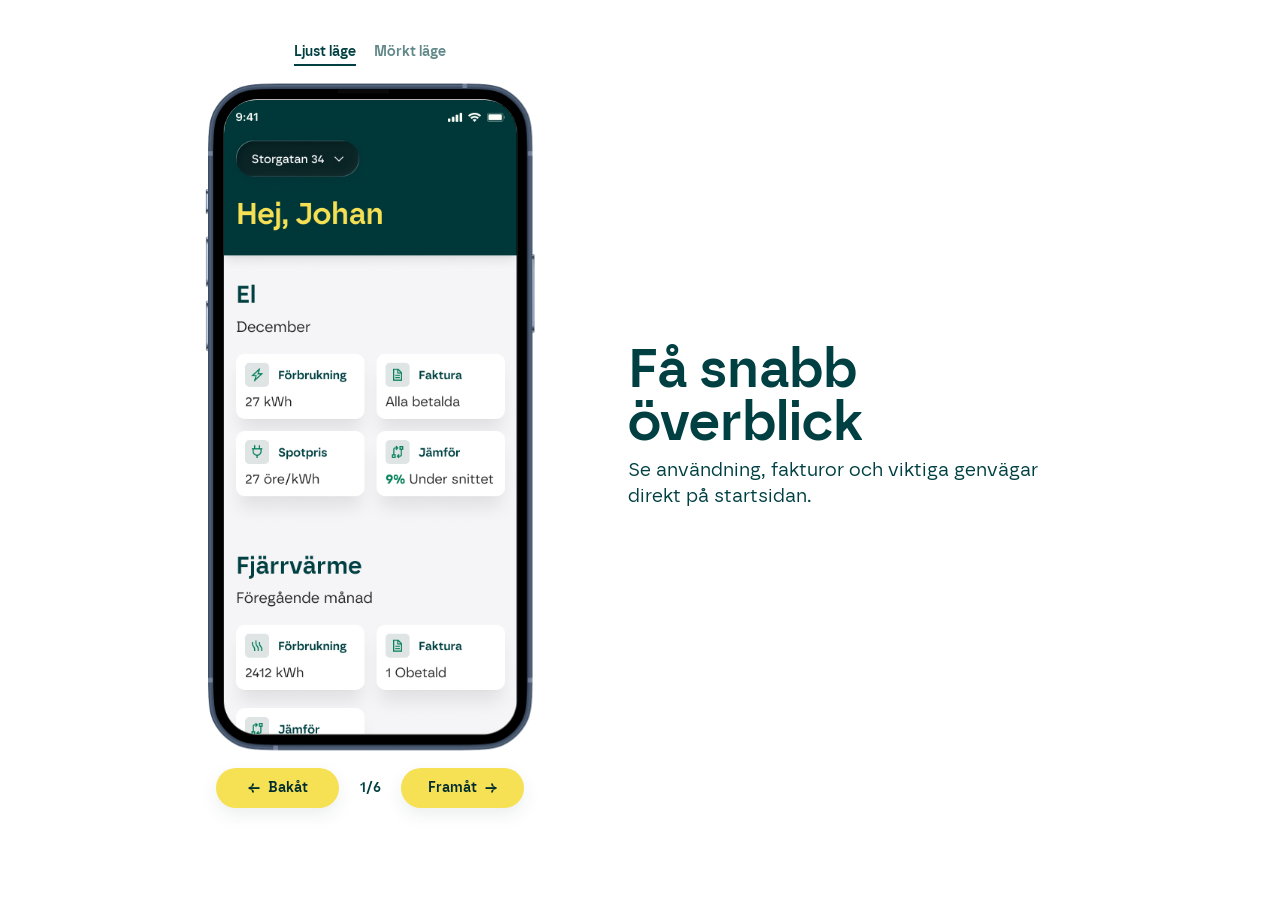
==== commit 5c696a0c: "Keep iframe background transparent in dark mode" ====
--- a/index.html
+++ b/index.html
@@ -3,7 +3,6 @@
   <head>
     <meta charset="utf-8">
     <meta name="viewport" content="width=device-width, initial-scale=1">
-    <meta name="color-scheme" content="light dark">
     <title>Umeå Energi appslideshow</title>
     <link rel="icon" href="shared-ui/favicon.ico" type="image/x-icon">
     <link rel="stylesheet" href="shared-ui/tokens.css">
--- a/styles.css
+++ b/styles.css
@@ -4,7 +4,8 @@
   min-width: 320px;
   height: 100%;
   overflow: hidden;
-  background: transparent;
+  background: transparent !important;
+  background-color: transparent !important;
 }
 
 body {
@@ -30,7 +31,8 @@
   height: min(100vh, var(--showcase-height));
   min-height: 0;
   padding: clamp(14px, 3vw, 34px);
-  background: transparent;
+  background: transparent !important;
+  background-color: transparent !important;
 }
 
 .showcase-grid {
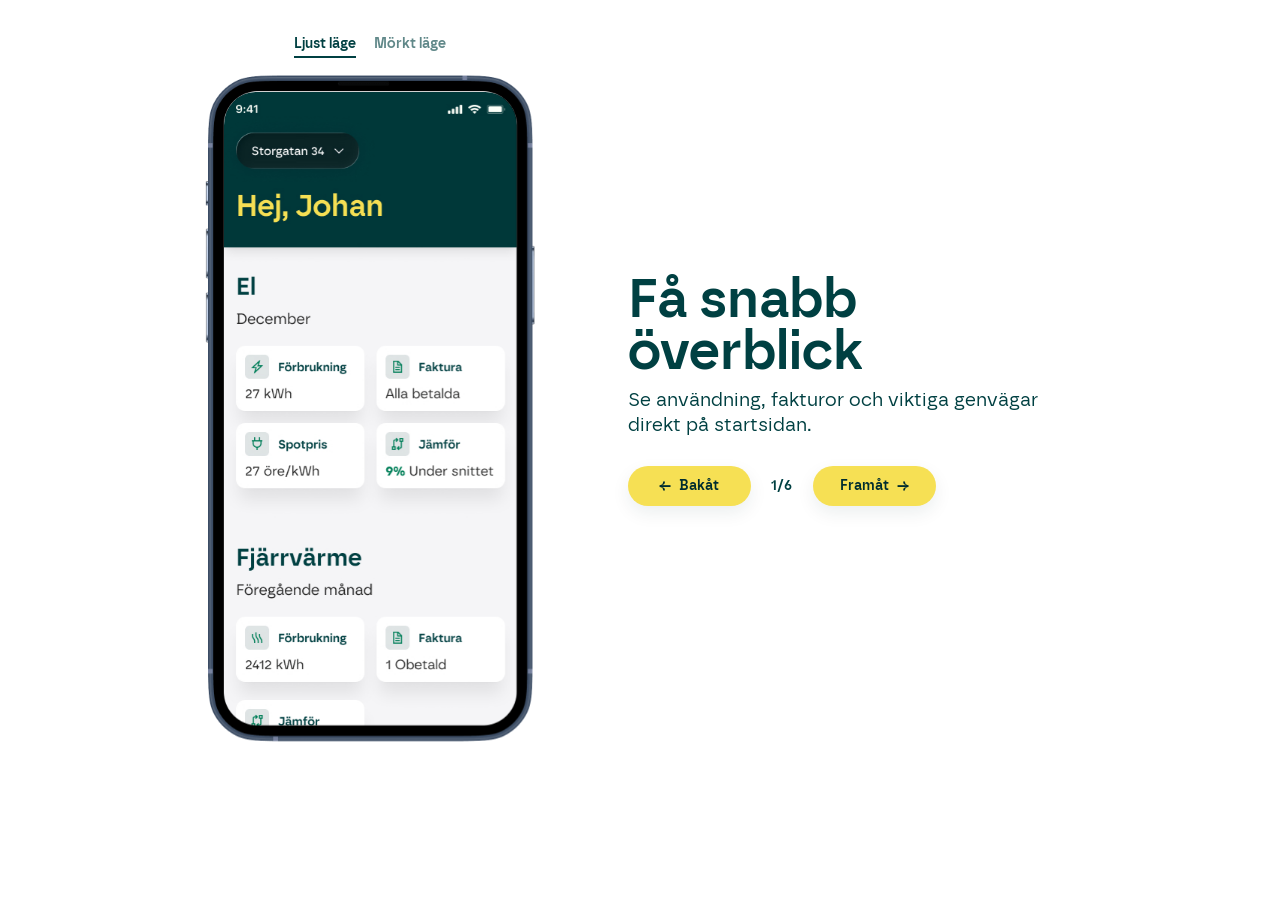
==== commit 1f6b6202: "Move desktop controls under copy" ====
--- a/index.html
+++ b/index.html
@@ -33,6 +33,13 @@
             </div>
             <img class="phone-frame" src="assets/phone.png" alt="" aria-hidden="true">
           </div>
+        </div>
+
+        <div class="content-column">
+          <article class="slide-copy">
+            <h1 id="slide-title">Få snabb överblick</h1>
+            <p id="slide-text">Se användning, fakturor och viktiga genvägar direkt på startsidan.</p>
+          </article>
 
           <div class="slide-nav" aria-label="Navigera mellan appskärmar">
             <button class="nav-button" type="button" data-action="prev" aria-label="Föregående skärm">
@@ -46,11 +53,6 @@
             </button>
           </div>
         </div>
-
-        <article class="slide-copy">
-          <h1 id="slide-title">Få snabb överblick</h1>
-          <p id="slide-text">Se användning, fakturor och viktiga genvägar direkt på startsidan.</p>
-        </article>
       </section>
     </main>
 
--- a/styles.css
+++ b/styles.css
@@ -1,7 +1,7 @@
 html,
 body {
   width: 100%;
-  min-width: 320px;
+  min-width: 0;
   height: 100%;
   overflow: hidden;
   background: transparent !important;
@@ -18,7 +18,7 @@
 }
 
 .app-showcase {
-  --showcase-height: 850px;
+  --showcase-height: 750px;
   --phone-w: clamp(238px, 31vw, 336px);
   --phone-top: 2.65%;
   --phone-right: 6.4%;
@@ -38,14 +38,19 @@
 .showcase-grid {
   display: grid;
   grid-template-columns: minmax(260px, var(--phone-w)) minmax(260px, 450px);
+  grid-template-areas:
+    "device content";
   align-items: center;
   justify-content: center;
+  align-content: center;
   gap: clamp(28px, 7vw, 92px);
+  row-gap: 22px;
   width: min(100%, 1060px);
   height: 100%;
 }
 
 .device-column {
+  grid-area: device;
   display: grid;
   justify-items: center;
   align-content: center;
@@ -101,7 +106,7 @@
 
 .phone-shell {
   position: relative;
-  width: var(--phone-w);
+  width: min(var(--phone-w), calc((100vh - 168px) * 895 / 1783));
   aspect-ratio: 895 / 1783;
   touch-action: pan-y;
 }
@@ -168,6 +173,7 @@
   align-items: center;
   gap: 10px;
   width: min(100%, 308px);
+  justify-self: start;
 }
 
 .nav-button {
@@ -206,6 +212,15 @@
   text-align: center;
 }
 
+.content-column {
+  grid-area: content;
+  display: grid;
+  align-content: center;
+  justify-items: start;
+  gap: 28px;
+  min-width: 0;
+}
+
 .slide-copy {
   display: grid;
   gap: 10px;
@@ -229,19 +244,26 @@
 
 @media (max-width: 760px) {
   .app-showcase {
-    --phone-w: clamp(238px, 72vw, 304px);
+    --phone-w: clamp(224px, 70vw, 286px);
     align-items: start;
     padding: 12px 16px 16px;
   }
 
   .showcase-grid {
     grid-template-columns: minmax(0, 1fr);
+    grid-template-areas:
+      "device"
+      "content";
     align-content: start;
     justify-items: center;
     gap: 16px;
     width: 100%;
   }
 
+  .phone-shell {
+    width: min(var(--phone-w), calc((100vh - 236px) * 895 / 1783));
+  }
+
   .device-column {
     gap: 12px;
     align-content: start;
@@ -260,7 +282,24 @@
   }
 
   .slide-nav {
-    width: min(100%, 288px);
+    grid-template-columns: auto minmax(30px, auto) auto;
+    justify-content: center;
+    justify-self: center;
+    width: min(100%, 278px);
+  }
+
+  .content-column {
+    gap: 16px;
+    justify-items: center;
+    width: 100%;
+  }
+
+  .content-column .slide-nav {
+    order: 1;
+  }
+
+  .content-column .slide-copy {
+    order: 2;
   }
 
   .nav-button {
@@ -287,11 +326,28 @@
 
 @media (max-width: 360px) {
   .app-showcase {
-    --phone-w: 232px;
-    padding-inline: 12px;
+    --phone-w: clamp(218px, 69vw, 232px);
+    padding-inline: 10px;
   }
 
   .theme-option {
+    font-size: 0.8rem;
+  }
+
+  .slide-nav {
+    gap: 8px;
+    width: min(100%, 258px);
+  }
+
+  .nav-button {
+    gap: 6px;
+    min-height: 36px;
+    padding: 8px 12px;
+    font-size: 0.8rem;
+  }
+
+  .slide-count {
+    min-width: 30px;
     font-size: 0.8rem;
   }
 }
